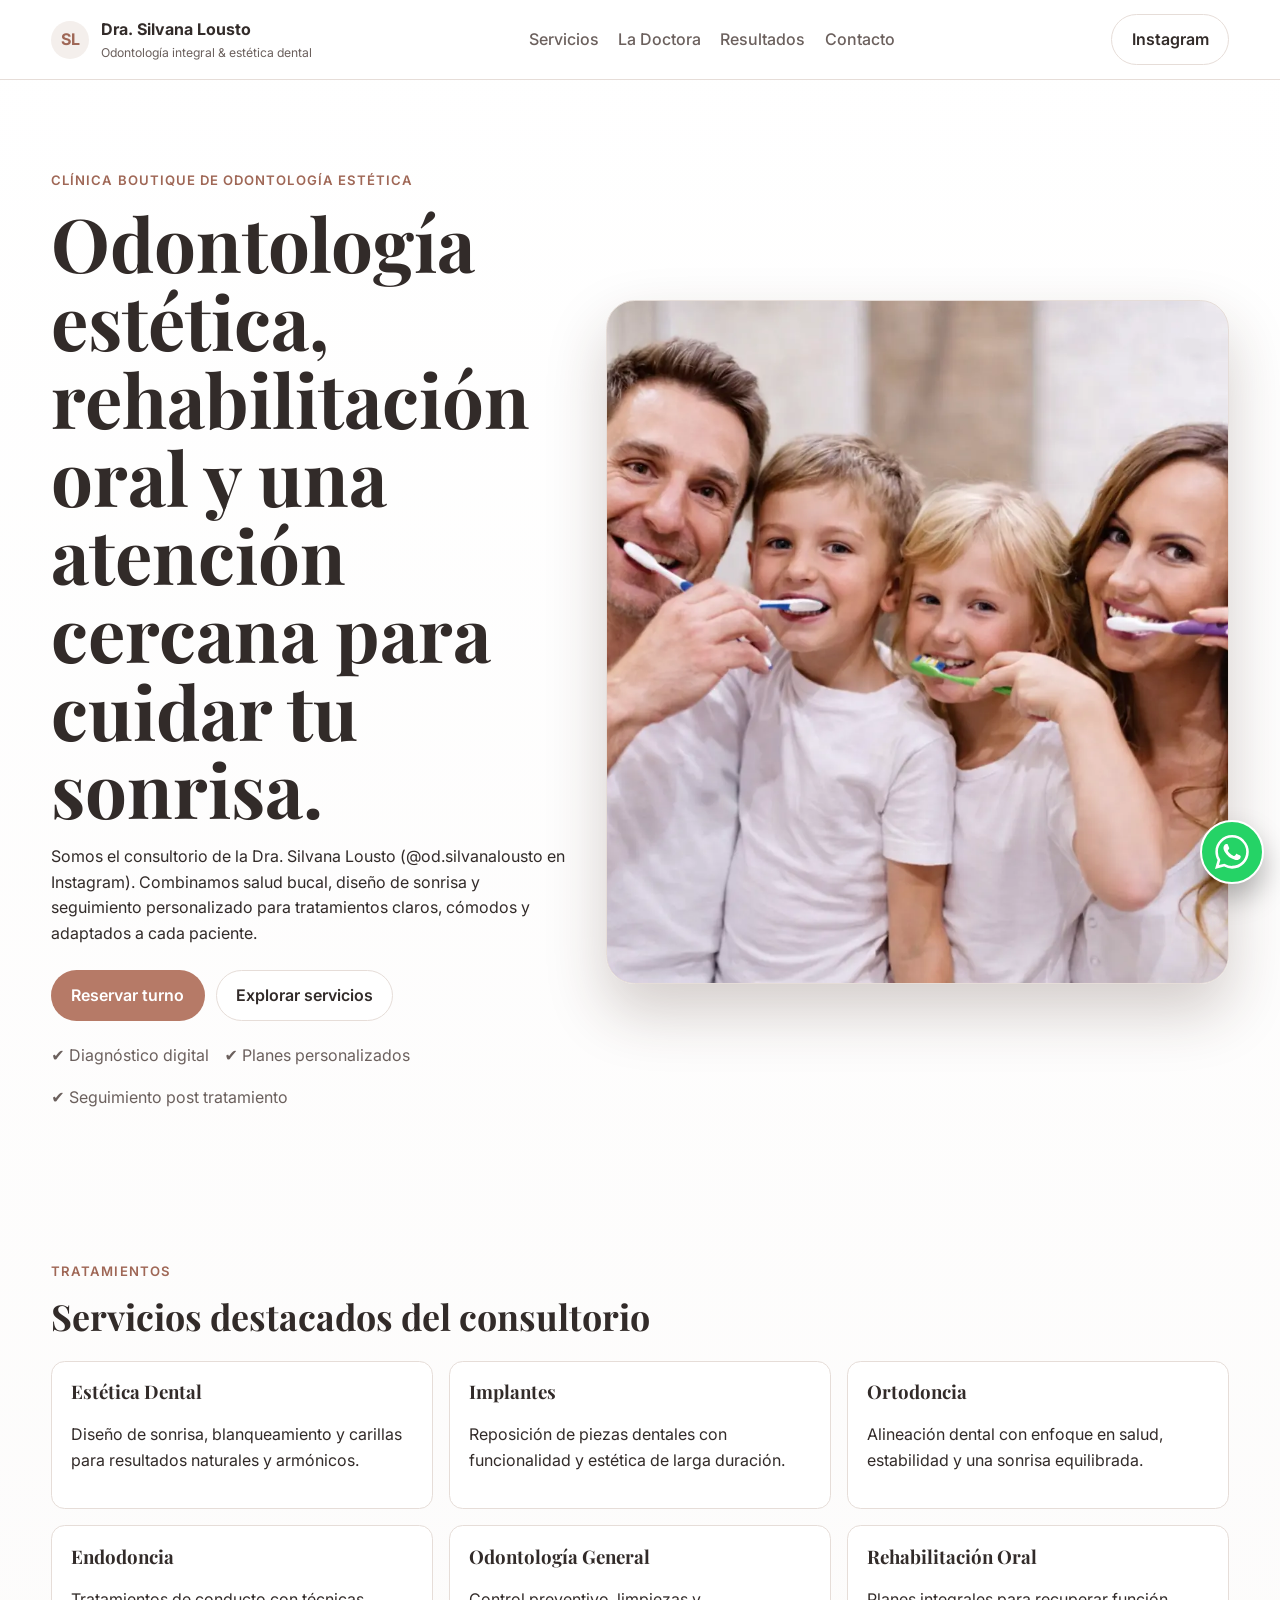
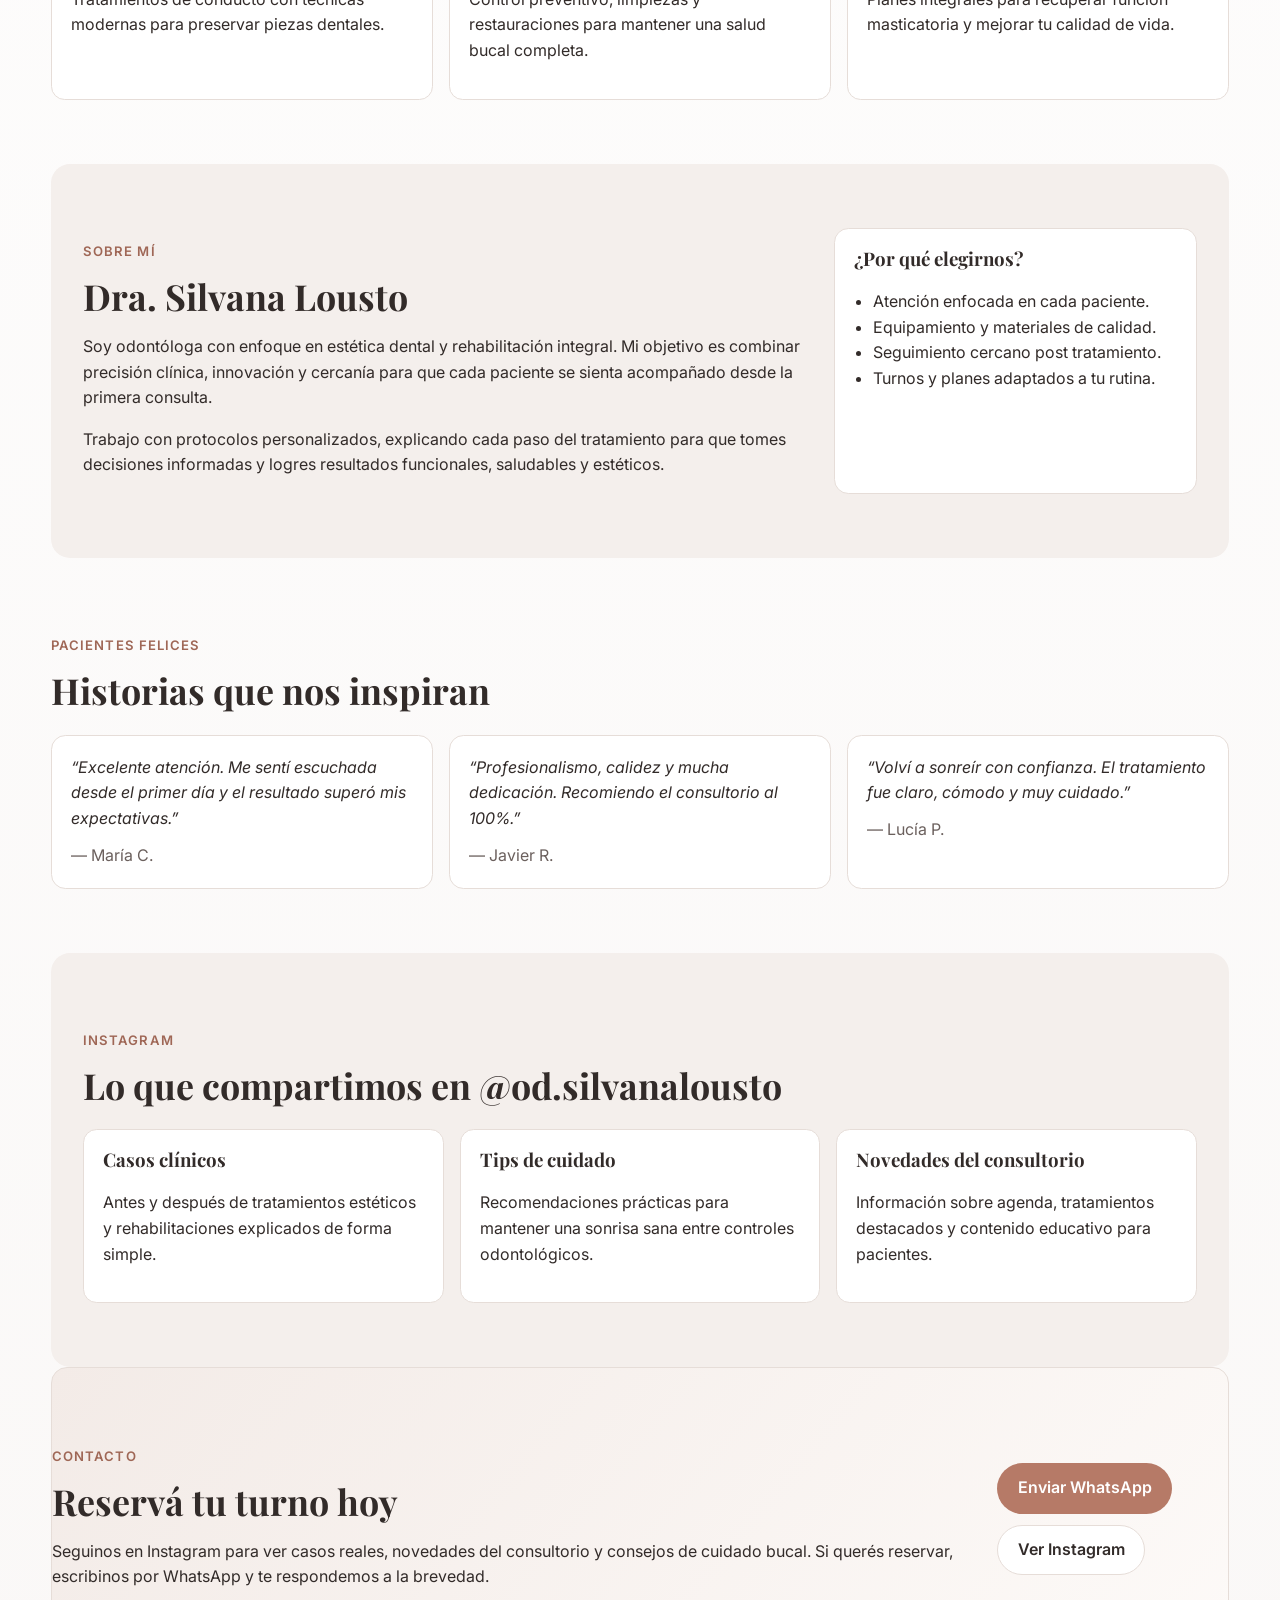
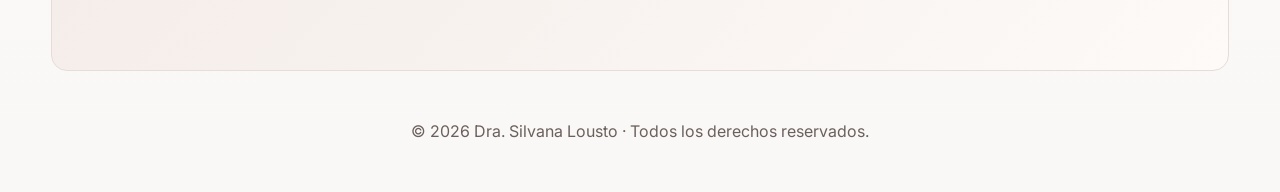
==== test.html @ 15619c23 "Add test.html page using index format" ====
<!doctype html>
<html lang="es">
  <head>
    <meta charset="UTF-8" />
    <meta name="viewport" content="width=device-width, initial-scale=1.0" />
    <meta
      name="description"
      content="Consultorio odontológico integral con enfoque estético y humano. Reservá tu turno y transformá tu sonrisa."
    />
    <title>Test | Formato base</title>
    <link rel="preconnect" href="https://fonts.googleapis.com" />
    <link rel="preconnect" href="https://fonts.gstatic.com" crossorigin />
    <link
      href="https://fonts.googleapis.com/css2?family=Playfair+Display:wght@600;700&family=Inter:wght@300;400;500;600;700&display=swap"
      rel="stylesheet"
    />
    <link rel="stylesheet" href="styles.css" />
  </head>
  <body>
    <header class="topbar">
      <a class="brand" href="#inicio">
        <span class="brand-mark">SL</span>
        <span>
          <strong>Dra. Silvana Lousto</strong>
          <small>Odontología integral & estética dental</small>
        </span>
      </a>
      <nav>
        <a href="#servicios">Servicios</a>
        <a href="#doctora">La Doctora</a>
        <a href="#testimonios">Resultados</a>
        <a href="#contacto">Contacto</a>
      </nav>
      <a class="btn btn-outline" href="https://www.instagram.com/od.silvanalousto/" target="_blank" rel="noopener noreferrer">Instagram</a>
    </header>

    <main id="inicio">
      <section class="hero">
        <div class="hero-content">
          <p class="eyebrow">Clínica boutique de odontología estética</p>
          <h1>Odontología estética, rehabilitación oral y una atención cercana para cuidar tu sonrisa.</h1>
          <p>
            Somos el consultorio de la Dra. Silvana Lousto (@od.silvanalousto en Instagram).
            Combinamos salud bucal, diseño de sonrisa y seguimiento personalizado para tratamientos
            claros, cómodos y adaptados a cada paciente.
          </p>
          <div class="hero-actions">
            <a class="btn btn-primary" href="#contacto">Reservar turno</a>
            <a class="btn btn-light" href="#servicios">Explorar servicios</a>
          </div>
          <ul class="hero-badges">
            <li>✔ Diagnóstico digital</li>
            <li>✔ Planes personalizados</li>
            <li>✔ Seguimiento post tratamiento</li>
          </ul>
        </div>

        <div class="hero-visual" aria-label="Imagen destacada del consultorio"></div>
      </section>

      <section id="servicios" class="section">
        <div class="section-heading">
          <p class="eyebrow">Tratamientos</p>
          <h2>Servicios destacados del consultorio</h2>
        </div>
        <div class="grid cards">
          <article class="card">
            <h3>Estética Dental</h3>
            <p>Diseño de sonrisa, blanqueamiento y carillas para resultados naturales y armónicos.</p>
          </article>
          <article class="card">
            <h3>Implantes</h3>
            <p>Reposición de piezas dentales con funcionalidad y estética de larga duración.</p>
          </article>
          <article class="card">
            <h3>Ortodoncia</h3>
            <p>Alineación dental con enfoque en salud, estabilidad y una sonrisa equilibrada.</p>
          </article>
          <article class="card">
            <h3>Endodoncia</h3>
            <p>Tratamientos de conducto con técnicas modernas para preservar piezas dentales.</p>
          </article>
          <article class="card">
            <h3>Odontología General</h3>
            <p>Control preventivo, limpiezas y restauraciones para mantener una salud bucal completa.</p>
          </article>
          <article class="card">
            <h3>Rehabilitación Oral</h3>
            <p>Planes integrales para recuperar función masticatoria y mejorar tu calidad de vida.</p>
          </article>
        </div>
      </section>

      <section id="doctora" class="section section-soft">
        <div class="about">
          <div>
            <p class="eyebrow">Sobre mí</p>
            <h2>Dra. Silvana Lousto</h2>
            <p>
              Soy odontóloga con enfoque en estética dental y rehabilitación integral. Mi objetivo es
              combinar precisión clínica, innovación y cercanía para que cada paciente se sienta
              acompañado desde la primera consulta.
            </p>
            <p>
              Trabajo con protocolos personalizados, explicando cada paso del tratamiento para que tomes
              decisiones informadas y logres resultados funcionales, saludables y estéticos.
            </p>
          </div>
          <aside class="info-box">
            <h3>¿Por qué elegirnos?</h3>
            <ul>
              <li>Atención enfocada en cada paciente.</li>
              <li>Equipamiento y materiales de calidad.</li>
              <li>Seguimiento cercano post tratamiento.</li>
              <li>Turnos y planes adaptados a tu rutina.</li>
            </ul>
          </aside>
        </div>
      </section>

      <section id="testimonios" class="section">
        <div class="section-heading">
          <p class="eyebrow">Pacientes felices</p>
          <h2>Historias que nos inspiran</h2>
        </div>
        <div class="grid testimonials">
          <blockquote>
            “Excelente atención. Me sentí escuchada desde el primer día y el resultado superó mis expectativas.”
            <cite>— María C.</cite>
          </blockquote>
          <blockquote>
            “Profesionalismo, calidez y mucha dedicación. Recomiendo el consultorio al 100%.”
            <cite>— Javier R.</cite>
          </blockquote>
          <blockquote>
            “Volví a sonreír con confianza. El tratamiento fue claro, cómodo y muy cuidado.”
            <cite>— Lucía P.</cite>
          </blockquote>
        </div>
      </section>

      <section class="section section-soft">
        <div class="section-heading">
          <p class="eyebrow">Instagram</p>
          <h2>Lo que compartimos en @od.silvanalousto</h2>
        </div>
        <div class="grid cards">
          <article class="card">
            <h3>Casos clínicos</h3>
            <p>Antes y después de tratamientos estéticos y rehabilitaciones explicados de forma simple.</p>
          </article>
          <article class="card">
            <h3>Tips de cuidado</h3>
            <p>Recomendaciones prácticas para mantener una sonrisa sana entre controles odontológicos.</p>
          </article>
          <article class="card">
            <h3>Novedades del consultorio</h3>
            <p>Información sobre agenda, tratamientos destacados y contenido educativo para pacientes.</p>
          </article>
        </div>
      </section>

      <section id="contacto" class="section cta">
        <div>
          <p class="eyebrow">Contacto</p>
          <h2>Reservá tu turno hoy</h2>
          <p>
            Seguinos en Instagram para ver casos reales, novedades del consultorio y consejos de cuidado bucal.
            Si querés reservar, escribinos por WhatsApp y te respondemos a la brevedad.
          </p>
        </div>
        <div class="cta-actions">
          <a class="btn btn-primary" href="https://wa.me/5493462557923" target="_blank" rel="noopener noreferrer">Enviar WhatsApp</a>
          <a class="btn btn-light" href="https://www.instagram.com/od.silvanalousto/" target="_blank" rel="noopener noreferrer">Ver Instagram</a>
        </div>
      </section>
    </main>

    <footer>
      <p>© <span id="year"></span> Dra. Silvana Lousto · Todos los derechos reservados.</p>
    </footer>


    <a
      class="whatsapp-bubble"
      href="https://wa.me/5493462557923"
      target="_blank"
      rel="noopener noreferrer"
      aria-label="Abrir WhatsApp"
    >
      <svg viewBox="0 0 16 16" aria-hidden="true" focusable="false">
        <path
          fill="currentColor"
          fill-rule="evenodd"
          d="M13.601 2.326A7.854 7.854 0 0 0 8.034 0C3.703 0 .17 3.533.17 7.865c0 1.386.362 2.74 1.05 3.934L0 16l4.287-1.124a7.9 7.9 0 0 0 3.746.954h.003c4.33 0 7.865-3.533 7.865-7.865a7.85 7.85 0 0 0-2.3-5.54zM8.036 14.57h-.002a6.64 6.64 0 0 1-3.39-.933l-.242-.145-2.544.667.68-2.48-.157-.254a6.6 6.6 0 0 1-1.012-3.56c0-3.671 2.986-6.657 6.658-6.657 1.777 0 3.447.693 4.706 1.952a6.62 6.62 0 0 1 1.95 4.705c0 3.672-2.986 6.658-6.647 6.658zm3.65-4.988c-.2-.1-1.183-.584-1.366-.65-.184-.066-.317-.1-.45.1-.132.2-.514.65-.63.784-.116.133-.233.15-.433.05-.2-.1-.844-.31-1.607-.989-.594-.53-.995-1.183-1.111-1.383-.117-.2-.012-.308.087-.407.09-.09.2-.234.3-.35.1-.117.132-.2.2-.333.067-.133.033-.25-.017-.35-.05-.1-.45-1.083-.616-1.483-.162-.39-.326-.337-.45-.343l-.383-.007a.73.73 0 0 0-.533.25c-.183.2-.7.684-.7 1.667 0 .983.717 1.933.817 2.067.1.133 1.41 2.153 3.415 3.02.477.206.85.329 1.14.421.48.153.918.131 1.264.08.385-.058 1.183-.484 1.35-.95.167-.467.167-.867.117-.95-.05-.084-.184-.134-.383-.234z"
        />
      </svg>
    </a>

    <script src="script.js"></script>
  </body>
</html>
---- styles.css ----
:root {
  --bg: #faf8f7;
  --surface: #ffffff;
  --surface-soft: #f4efec;
  --text: #322b29;
  --muted: #6b605d;
  --primary: #b67a67;
  --primary-dark: #9f6756;
  --line: #e6ddd8;
  --shadow: 0 10px 30px rgba(70, 44, 34, 0.08);
}

* {
  box-sizing: border-box;
}

body {
  margin: 0;
  font-family: 'Inter', system-ui, sans-serif;
  color: var(--text);
  background: linear-gradient(180deg, #fff, var(--bg));
  line-height: 1.6;
}

h1,
h2,
h3 {
  font-family: 'Playfair Display', Georgia, serif;
  line-height: 1.2;
  margin-top: 0;
}

.topbar {
  position: sticky;
  top: 0;
  z-index: 5;
  display: flex;
  justify-content: space-between;
  align-items: center;
  gap: 1rem;
  padding: 0.9rem clamp(1rem, 4vw, 4rem);
  background: rgba(255, 255, 255, 0.9);
  border-bottom: 1px solid var(--line);
  backdrop-filter: blur(8px);
}

.brand {
  display: flex;
  align-items: center;
  gap: 0.75rem;
  color: inherit;
  text-decoration: none;
}

.brand-mark {
  width: 38px;
  height: 38px;
  display: grid;
  place-items: center;
  border-radius: 50%;
  background: var(--surface-soft);
  font-weight: 700;
  color: var(--primary-dark);
}

.brand small {
  display: block;
  color: var(--muted);
  font-size: 0.76rem;
}

nav {
  display: flex;
  gap: 1.2rem;
}

nav a {
  text-decoration: none;
  color: var(--muted);
  font-weight: 500;
}

nav a:hover {
  color: var(--text);
}

main,
footer {
  padding-inline: clamp(1rem, 4vw, 4rem);
}

.hero {
  display: grid;
  grid-template-columns: 0.95fr 1.15fr;
  gap: clamp(1.5rem, 3.2vw, 3.4rem);
  align-items: center;
  min-height: min(920px, calc(100vh - 84px));
  padding: clamp(2.4rem, 6vw, 5.2rem) 0 3.6rem;
}

.hero-content {
  max-width: 58ch;
}

.eyebrow {
  letter-spacing: 0.08em;
  text-transform: uppercase;
  color: var(--primary-dark);
  font-weight: 600;
  font-size: 0.82rem;
}

h1 {
  font-size: clamp(2.6rem, 5.8vw, 4.8rem);
  line-height: 1.05;
  margin-bottom: 1rem;
}

.hero p {
  max-width: 60ch;
}

.hero-visual {
  min-height: clamp(560px, 76vh, 760px);
  border-radius: 1.8rem;
  border: 1px solid var(--line);
  background: url('./hero.webp') center 25% / cover no-repeat;
  box-shadow: 0 28px 60px rgba(62, 37, 29, 0.22);
}

.btn {
  display: inline-flex;
  align-items: center;
  justify-content: center;
  text-decoration: none;
  font-weight: 600;
  border-radius: 999px;
  padding: 0.72rem 1.2rem;
  border: 1px solid transparent;
}

.hero-actions {
  margin-top: 1.5rem;
  display: flex;
  flex-wrap: wrap;
  gap: 0.7rem;
}

.btn-primary {
  background: var(--primary);
  color: #fff;
}

.btn-primary:hover {
  background: var(--primary-dark);
}

.btn-light,
.btn-outline {
  border-color: var(--line);
  color: var(--text);
  background: #fff;
}

.hero-badges {
  display: flex;
  flex-wrap: wrap;
  gap: 1rem;
  list-style: none;
  padding: 0;
  margin-top: 1.4rem;
  color: var(--muted);
}

.section {
  padding: 4rem 0;
}

.section-soft {
  background: var(--surface-soft);
  border-radius: 1.2rem;
  padding-inline: clamp(1rem, 3vw, 2rem);
}

.section-heading {
  margin-bottom: 1.4rem;
}

h2 {
  font-size: clamp(1.7rem, 2.8vw, 2.6rem);
  margin-bottom: 0;
}

.grid {
  display: grid;
  gap: 1rem;
}

.cards {
  grid-template-columns: repeat(3, minmax(0, 1fr));
}

.card {
  background: var(--surface);
  border: 1px solid var(--line);
  padding: 1.2rem;
  border-radius: 0.85rem;
}

.about {
  display: grid;
  grid-template-columns: 2fr 1fr;
  gap: 1.5rem;
}

.info-box {
  background: #fff;
  border: 1px solid var(--line);
  border-radius: 0.9rem;
  padding: 1.2rem;
}

.info-box ul {
  margin: 0;
  padding-left: 1.2rem;
}

.testimonials {
  grid-template-columns: repeat(3, minmax(0, 1fr));
}

blockquote {
  margin: 0;
  background: var(--surface);
  border: 1px solid var(--line);
  border-radius: 0.9rem;
  padding: 1.2rem;
  font-style: italic;
}

blockquote cite {
  display: block;
  margin-top: 0.7rem;
  color: var(--muted);
  font-style: normal;
}

.cta {
  border-radius: 1rem;
  background: linear-gradient(130deg, #f3ebe7, #fdfaf8);
  border: 1px solid var(--line);
  display: flex;
  justify-content: space-between;
  align-items: center;
  gap: 1rem;
}

.cta-actions {
  display: flex;
  gap: 0.7rem;
  flex-wrap: wrap;
}

footer {
  padding-block: 2rem;
  text-align: center;
  color: var(--muted);
}

@media (max-width: 980px) {
  nav {
    display: none;
  }

  .hero,
  .cards,
  .about,
  .testimonials {
    grid-template-columns: 1fr;
  }

  .hero {
    min-height: auto;
  }

  h1 {
    font-size: clamp(2.2rem, 10vw, 3.4rem);
  }

  .hero-visual {
    min-height: 500px;
  }

  .cta {
    flex-direction: column;
    align-items: flex-start;
  }
}

.whatsapp-bubble {
  position: fixed;
  right: 1rem;
  bottom: 1rem;
  z-index: 20;
  width: 64px;
  height: 64px;
  border-radius: 50%;
  display: grid;
  place-items: center;
  background: #25d366;
  color: #fff;
  text-decoration: none;
  box-shadow: 0 14px 28px rgba(0, 0, 0, 0.28);
  border: 2px solid #fff;
}

.whatsapp-bubble:hover {
  background: #1fb457;
}

.whatsapp-bubble svg {
  width: 34px;
  height: 34px;
}

@media (max-width: 640px) {
  .whatsapp-bubble {
    width: 58px;
    height: 58px;
    right: 0.75rem;
    bottom: 0.75rem;
  }

  .whatsapp-bubble svg {
    width: 30px;
    height: 30px;
  }
}
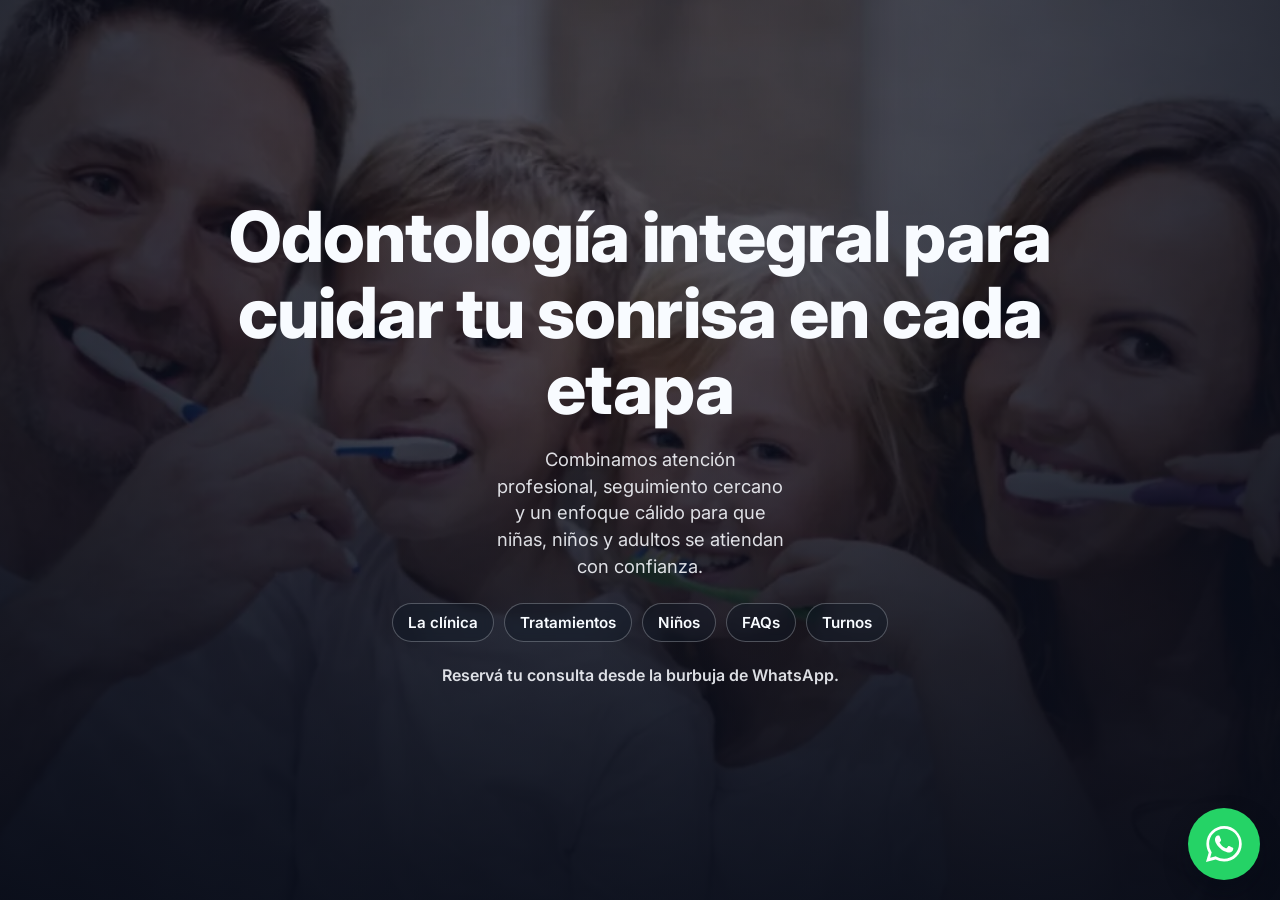
==== commit de3d4924: "Ajustar CTA a burbuja de WhatsApp y quitar logo" ====
--- a/test.html
+++ b/test.html
@@ -5,188 +5,180 @@
     <meta name="viewport" content="width=device-width, initial-scale=1.0" />
     <meta
       name="description"
-      content="Consultorio odontológico integral con enfoque estético y humano. Reservá tu turno y transformá tu sonrisa."
+      content="Odontología integral para toda la familia con un enfoque cálido, profesional y cercano."
     />
-    <title>Test | Formato base</title>
+    <title>Test | Hero formato portada</title>
     <link rel="preconnect" href="https://fonts.googleapis.com" />
     <link rel="preconnect" href="https://fonts.gstatic.com" crossorigin />
     <link
-      href="https://fonts.googleapis.com/css2?family=Playfair+Display:wght@600;700&family=Inter:wght@300;400;500;600;700&display=swap"
+      href="https://fonts.googleapis.com/css2?family=Inter:wght@400;500;600;700;800&display=swap"
       rel="stylesheet"
     />
-    <link rel="stylesheet" href="styles.css" />
+    <style>
+      :root {
+        --text: #f8fbff;
+        --muted: rgba(248, 251, 255, 0.88);
+        --chip-bg: rgba(17, 24, 39, 0.46);
+        --chip-border: rgba(248, 251, 255, 0.26);
+        --wa: #25d366;
+        --wa-hover: #1db857;
+      }
+
+      * {
+        box-sizing: border-box;
+      }
+
+      body {
+        margin: 0;
+        min-height: 100vh;
+        font-family: 'Inter', system-ui, -apple-system, sans-serif;
+        color: var(--text);
+        background: #091327;
+      }
+
+      .hero {
+        min-height: 100vh;
+        padding: clamp(1.2rem, 3vw, 2rem);
+        display: grid;
+        place-items: center;
+        position: relative;
+        isolation: isolate;
+        overflow: hidden;
+      }
+
+      .hero::before {
+        content: '';
+        position: absolute;
+        inset: 0;
+        background: url('./hero.webp') center 32% / cover no-repeat;
+        transform: scale(1.03);
+        z-index: -3;
+      }
+
+      .hero::after {
+        content: '';
+        position: absolute;
+        inset: 0;
+        background:
+          radial-gradient(circle at 50% 40%, rgba(13, 20, 36, 0.34), rgba(8, 12, 24, 0.84)),
+          linear-gradient(180deg, rgba(8, 12, 24, 0.34), rgba(8, 12, 24, 0.9));
+        z-index: -2;
+      }
+
+      .hero-content {
+        max-width: min(980px, 92vw);
+        text-align: center;
+      }
+
+      h1 {
+        margin: 0;
+        font-size: clamp(2rem, 5.5vw, 4.9rem);
+        line-height: 1.08;
+        font-weight: 800;
+        letter-spacing: -0.015em;
+      }
+
+      .subtitle {
+        margin: 1.2rem auto 0;
+        max-width: 24ch;
+        font-size: clamp(1rem, 2vw, 1.15rem);
+        color: var(--muted);
+        line-height: 1.45;
+      }
+
+      .chips {
+        margin-top: 1.5rem;
+        padding: 0;
+        list-style: none;
+        display: flex;
+        flex-wrap: wrap;
+        justify-content: center;
+        gap: 0.6rem;
+      }
+
+      .chips li {
+        border: 1px solid var(--chip-border);
+        background: var(--chip-bg);
+        padding: 0.55rem 0.95rem;
+        border-radius: 999px;
+        font-size: 0.95rem;
+        font-weight: 600;
+        backdrop-filter: blur(4px);
+      }
+
+      .cta-note {
+        margin-top: 1.45rem;
+        color: var(--muted);
+        font-weight: 600;
+      }
+
+      .floating {
+        position: fixed;
+        width: 72px;
+        height: 72px;
+        border-radius: 50%;
+        display: grid;
+        place-items: center;
+        box-shadow: 0 12px 24px rgba(2, 9, 20, 0.35);
+      }
+
+      .floating-help {
+        right: 20px;
+        bottom: 20px;
+        background: var(--wa);
+        color: #ffffff;
+        transition: background-color 0.2s ease;
+      }
+
+      .floating-help:hover {
+        background: var(--wa-hover);
+      }
+
+      .floating-help svg {
+        width: 36px;
+        height: 36px;
+      }
+
+      @media (max-width: 640px) {
+        .floating {
+          width: 62px;
+          height: 62px;
+        }
+
+        .chips li {
+          font-size: 0.88rem;
+        }
+      }
+    </style>
   </head>
   <body>
-    <header class="topbar">
-      <a class="brand" href="#inicio">
-        <span class="brand-mark">SL</span>
-        <span>
-          <strong>Dra. Silvana Lousto</strong>
-          <small>Odontología integral & estética dental</small>
-        </span>
-      </a>
-      <nav>
-        <a href="#servicios">Servicios</a>
-        <a href="#doctora">La Doctora</a>
-        <a href="#testimonios">Resultados</a>
-        <a href="#contacto">Contacto</a>
-      </nav>
-      <a class="btn btn-outline" href="https://www.instagram.com/od.silvanalousto/" target="_blank" rel="noopener noreferrer">Instagram</a>
-    </header>
+    <main class="hero">
+      <div class="hero-content">
+        <h1>Odontología integral para cuidar tu sonrisa en cada etapa</h1>
+        <p class="subtitle">
+          Combinamos atención profesional, seguimiento cercano y un enfoque cálido para que niñas,
+          niños y adultos se atiendan con confianza.
+        </p>
 
-    <main id="inicio">
-      <section class="hero">
-        <div class="hero-content">
-          <p class="eyebrow">Clínica boutique de odontología estética</p>
-          <h1>Odontología estética, rehabilitación oral y una atención cercana para cuidar tu sonrisa.</h1>
-          <p>
-            Somos el consultorio de la Dra. Silvana Lousto (@od.silvanalousto en Instagram).
-            Combinamos salud bucal, diseño de sonrisa y seguimiento personalizado para tratamientos
-            claros, cómodos y adaptados a cada paciente.
-          </p>
-          <div class="hero-actions">
-            <a class="btn btn-primary" href="#contacto">Reservar turno</a>
-            <a class="btn btn-light" href="#servicios">Explorar servicios</a>
-          </div>
-          <ul class="hero-badges">
-            <li>✔ Diagnóstico digital</li>
-            <li>✔ Planes personalizados</li>
-            <li>✔ Seguimiento post tratamiento</li>
-          </ul>
-        </div>
+        <ul class="chips" aria-label="Secciones principales">
+          <li>La clínica</li>
+          <li>Tratamientos</li>
+          <li>Niños</li>
+          <li>FAQs</li>
+          <li>Turnos</li>
+        </ul>
 
-        <div class="hero-visual" aria-label="Imagen destacada del consultorio"></div>
-      </section>
-
-      <section id="servicios" class="section">
-        <div class="section-heading">
-          <p class="eyebrow">Tratamientos</p>
-          <h2>Servicios destacados del consultorio</h2>
-        </div>
-        <div class="grid cards">
-          <article class="card">
-            <h3>Estética Dental</h3>
-            <p>Diseño de sonrisa, blanqueamiento y carillas para resultados naturales y armónicos.</p>
-          </article>
-          <article class="card">
-            <h3>Implantes</h3>
-            <p>Reposición de piezas dentales con funcionalidad y estética de larga duración.</p>
-          </article>
-          <article class="card">
-            <h3>Ortodoncia</h3>
-            <p>Alineación dental con enfoque en salud, estabilidad y una sonrisa equilibrada.</p>
-          </article>
-          <article class="card">
-            <h3>Endodoncia</h3>
-            <p>Tratamientos de conducto con técnicas modernas para preservar piezas dentales.</p>
-          </article>
-          <article class="card">
-            <h3>Odontología General</h3>
-            <p>Control preventivo, limpiezas y restauraciones para mantener una salud bucal completa.</p>
-          </article>
-          <article class="card">
-            <h3>Rehabilitación Oral</h3>
-            <p>Planes integrales para recuperar función masticatoria y mejorar tu calidad de vida.</p>
-          </article>
-        </div>
-      </section>
-
-      <section id="doctora" class="section section-soft">
-        <div class="about">
-          <div>
-            <p class="eyebrow">Sobre mí</p>
-            <h2>Dra. Silvana Lousto</h2>
-            <p>
-              Soy odontóloga con enfoque en estética dental y rehabilitación integral. Mi objetivo es
-              combinar precisión clínica, innovación y cercanía para que cada paciente se sienta
-              acompañado desde la primera consulta.
-            </p>
-            <p>
-              Trabajo con protocolos personalizados, explicando cada paso del tratamiento para que tomes
-              decisiones informadas y logres resultados funcionales, saludables y estéticos.
-            </p>
-          </div>
-          <aside class="info-box">
-            <h3>¿Por qué elegirnos?</h3>
-            <ul>
-              <li>Atención enfocada en cada paciente.</li>
-              <li>Equipamiento y materiales de calidad.</li>
-              <li>Seguimiento cercano post tratamiento.</li>
-              <li>Turnos y planes adaptados a tu rutina.</li>
-            </ul>
-          </aside>
-        </div>
-      </section>
-
-      <section id="testimonios" class="section">
-        <div class="section-heading">
-          <p class="eyebrow">Pacientes felices</p>
-          <h2>Historias que nos inspiran</h2>
-        </div>
-        <div class="grid testimonials">
-          <blockquote>
-            “Excelente atención. Me sentí escuchada desde el primer día y el resultado superó mis expectativas.”
-            <cite>— María C.</cite>
-          </blockquote>
-          <blockquote>
-            “Profesionalismo, calidez y mucha dedicación. Recomiendo el consultorio al 100%.”
-            <cite>— Javier R.</cite>
-          </blockquote>
-          <blockquote>
-            “Volví a sonreír con confianza. El tratamiento fue claro, cómodo y muy cuidado.”
-            <cite>— Lucía P.</cite>
-          </blockquote>
-        </div>
-      </section>
-
-      <section class="section section-soft">
-        <div class="section-heading">
-          <p class="eyebrow">Instagram</p>
-          <h2>Lo que compartimos en @od.silvanalousto</h2>
-        </div>
-        <div class="grid cards">
-          <article class="card">
-            <h3>Casos clínicos</h3>
-            <p>Antes y después de tratamientos estéticos y rehabilitaciones explicados de forma simple.</p>
-          </article>
-          <article class="card">
-            <h3>Tips de cuidado</h3>
-            <p>Recomendaciones prácticas para mantener una sonrisa sana entre controles odontológicos.</p>
-          </article>
-          <article class="card">
-            <h3>Novedades del consultorio</h3>
-            <p>Información sobre agenda, tratamientos destacados y contenido educativo para pacientes.</p>
-          </article>
-        </div>
-      </section>
-
-      <section id="contacto" class="section cta">
-        <div>
-          <p class="eyebrow">Contacto</p>
-          <h2>Reservá tu turno hoy</h2>
-          <p>
-            Seguinos en Instagram para ver casos reales, novedades del consultorio y consejos de cuidado bucal.
-            Si querés reservar, escribinos por WhatsApp y te respondemos a la brevedad.
-          </p>
-        </div>
-        <div class="cta-actions">
-          <a class="btn btn-primary" href="https://wa.me/5493462557923" target="_blank" rel="noopener noreferrer">Enviar WhatsApp</a>
-          <a class="btn btn-light" href="https://www.instagram.com/od.silvanalousto/" target="_blank" rel="noopener noreferrer">Ver Instagram</a>
-        </div>
-      </section>
+        <p class="cta-note">Reservá tu consulta desde la burbuja de WhatsApp.</p>
+      </div>
     </main>
 
-    <footer>
-      <p>© <span id="year"></span> Dra. Silvana Lousto · Todos los derechos reservados.</p>
-    </footer>
-
-
     <a
-      class="whatsapp-bubble"
+      class="floating floating-help"
       href="https://wa.me/5493462557923"
       target="_blank"
       rel="noopener noreferrer"
-      aria-label="Abrir WhatsApp"
+      aria-label="Reservar consulta por WhatsApp"
+      title="Reservar consulta por WhatsApp"
     >
       <svg viewBox="0 0 16 16" aria-hidden="true" focusable="false">
         <path
@@ -196,7 +188,5 @@
         />
       </svg>
     </a>
-
-    <script src="script.js"></script>
   </body>
 </html>
